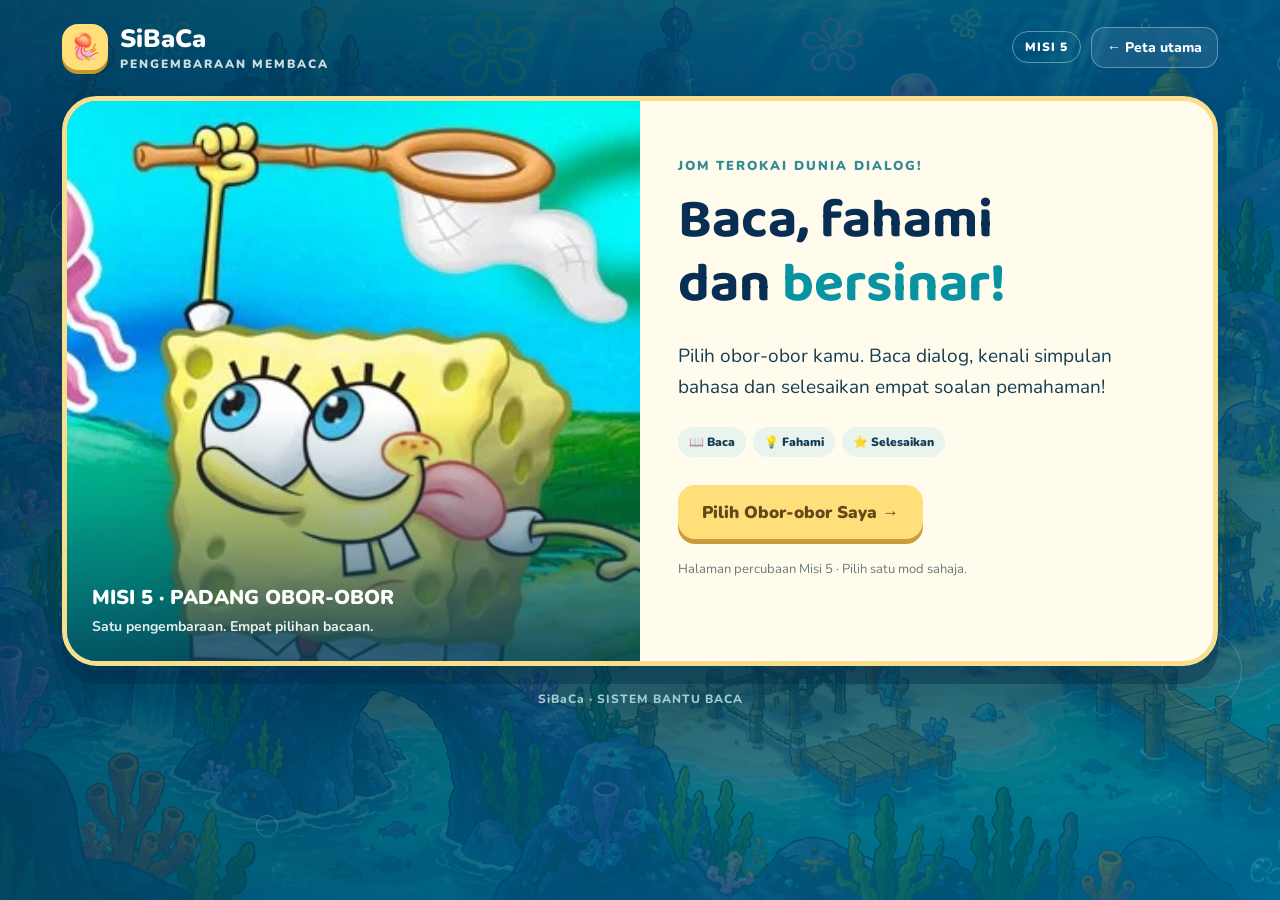
==== misi5-percubaan.html @ f2a1cc7f "Remove repeated invitation to plant flowers from red dialogue line 10" ====
<!doctype html>
<html lang="ms"><head><meta charset="utf-8"><meta name="viewport" content="width=device-width,initial-scale=1"><meta name="theme-color" content="#082e54"><title>Misi 5 — Pengembaraan Dialog SiBaCa</title>
<style>
@import url('https://fonts.googleapis.com/css2?family=Baloo+2:wght@600;700;800&family=Nunito:wght@500;600;700;800;900&display=swap');
:root{--navy:#103c57;--deep:#082e54;--aqua:#087e93;--gold:#ffdf79;--ink:#153e54;--paper:#fffbed;--mode:#f282be}*{box-sizing:border-box}body{margin:0;color:var(--ink);font-family:Nunito,Arial,sans-serif;background:#053f63;min-height:100dvh}body:before{content:'';position:fixed;inset:0;z-index:-2;background:linear-gradient(135deg,#023955e8,#006a83c7),url('peta.png') center/cover}button,a{touch-action:manipulation}button{font:inherit;cursor:pointer}button:disabled{cursor:default;opacity:.55}button:focus-visible,a:focus-visible,summary:focus-visible{outline:4px solid #ef749f;outline-offset:5px}a{color:inherit}h1,h2,h3{font-family:'Baloo 2',Nunito,sans-serif;line-height:1.16;margin:0}p{line-height:1.65}.shell{max-width:1200px;margin:auto;padding:22px}.top{display:flex;justify-content:space-between;gap:16px;align-items:center;color:white;margin-bottom:24px}.brand{display:flex;align-items:center;gap:12px;font-size:25px;font-weight:900;text-decoration:none}.brand-icon{width:46px;height:46px;display:grid;place-items:center;background:var(--gold);color:var(--deep);border-radius:16px;box-shadow:0 4px 0 #c1972e}.top small{display:block;font-size:12px;letter-spacing:2px;opacity:.8}.top-actions{display:flex;gap:10px;align-items:center}.tag{font-size:12px;border:1px solid #ffffff60;padding:7px 12px;border-radius:50px;font-weight:900;letter-spacing:1px}.top a.back-map{font-size:14px;font-weight:800;text-decoration:none;background:#ffffff15;border:1px solid #ffffff55;padding:10px 15px;border-radius:14px}.top a:hover{background:#ffffff28}.bubble{position:fixed;border:1px solid #ffffff30;border-radius:50%;pointer-events:none;z-index:-1;animation:float 8s ease-in-out infinite alternate}.bubble.a{left:4%;top:22%;width:45px;height:45px}.bubble.b{right:3%;top:70%;width:80px;height:80px;animation-delay:-4s}.bubble.c{left:20%;bottom:7%;width:22px;height:22px}@keyframes float{to{transform:translateY(-35px)}}.eyebrow{font-size:13px;font-weight:900;letter-spacing:2px;text-transform:uppercase;color:#368b97}.btn{display:inline-flex;justify-content:center;align-items:center;gap:9px;min-height:54px;border:0;padding:13px 24px;border-radius:17px;background:var(--aqua);color:white;font-weight:900;font-size:17px;box-shadow:0 5px 0 #065c6d;text-decoration:none;transition:transform .15s,filter .15s}.btn:hover:not(:disabled){filter:brightness(1.07);transform:translateY(-2px)}.btn:active:not(:disabled){transform:translateY(3px);box-shadow:0 2px 0 #065c6d}.btn.gold{background:var(--gold);color:#63481e;box-shadow:0 5px 0 #c99b3d}.btn.pink{background:#d85d9a;box-shadow:0 5px 0 #9b3d70}.btn.light{background:#eaf6f6;color:#215b6c;box-shadow:0 4px 0 #b6d5d8}.btn.small{min-height:42px;padding:9px 15px;font-size:14px;border-radius:12px}.actions{display:flex;gap:14px;align-items:center;flex-wrap:wrap}.muted{color:#5b7783;font-size:15px}.intro{display:grid;grid-template-columns:1fr 1fr;background:var(--paper);border:5px solid #f9de8e;border-radius:35px;overflow:hidden;box-shadow:0 18px 0 #002a4560,0 30px 80px #00172b50;min-height:570px}.cover-art{position:relative;background:#119eac;min-height:470px}.cover-art img{width:100%;height:100%;position:absolute;object-fit:cover;object-position:25% center}.cover-art:after{content:'';position:absolute;inset:55% 0 0;background:linear-gradient(transparent,#043d58d9)}.cover-label{position:absolute;z-index:1;bottom:25px;left:25px;right:25px;color:white;font-weight:900;font-size:20px}.cover-label span{display:block;font-size:14px;font-weight:700;opacity:.9;margin-top:6px}.intro-copy{padding:48px 38px;display:flex;flex-direction:column;justify-content:center;align-items:flex-start}.intro h1{font-size:clamp(35px,4.3vw,59px);color:var(--deep);margin:15px 0}.intro h1 em{font-style:normal;color:#0793a2}.intro-copy>p{font-size:19px;margin:8px 0 24px}.steps-mini{display:flex;gap:7px;margin-bottom:28px;font-size:12px;font-weight:900;flex-wrap:wrap}.steps-mini span{padding:7px 11px;background:#e9f4ee;border-radius:50px}.intro .note{font-size:13px;color:#687a7f;margin-top:20px}.heading{display:flex;justify-content:space-between;align-items:center;gap:20px;color:white;margin-bottom:20px}.heading h1{font-size:clamp(29px,4vw,44px);margin:6px 0}.heading p{margin:0;opacity:.9;font-size:18px}.heading .eyebrow{color:#a1e3de}.mode-grid{display:grid;grid-template-columns:repeat(4,1fr);gap:18px}.mode-card{border:3px solid #ffffff80;border-radius:29px;padding:24px 20px 25px;background:linear-gradient(150deg,#fffffff8,#edf8f6f5);color:var(--ink);text-align:left;position:relative;overflow:hidden;box-shadow:0 9px 0 #002e4a70;transition:transform .2s}.mode-card:hover{transform:translateY(-7px);border-color:var(--mode)}.mode-card .jelly-box{height:165px;display:flex;align-items:center;justify-content:center;border-radius:20px;background:radial-gradient(ellipse,var(--mode),transparent 70%);margin-bottom:20px}.jelly{width:130px;filter:drop-shadow(0 10px 6px #174c5c24);animation:float 3s ease-in-out infinite alternate}.mode-card:nth-child(2) .jelly{animation-delay:-.7s}.mode-card:nth-child(3) .jelly{animation-delay:-1.4s}.mode-card:nth-child(4) .jelly{animation-delay:-2.1s}.mode-card small{font-weight:900;color:#4f7381;display:block;font-size:13px}.mode-card h2{font-size:27px;margin:4px 0 9px}.mode-card p{font-weight:800;font-size:15px;line-height:1.5;min-height:46px;margin:0 0 14px}.mode-card .count{font-size:12px;font-weight:800;color:#4b727e}.mode-card .choose{display:block;text-align:center;padding:12px;background:var(--deep);color:white;border-radius:13px;font-weight:900;margin-top:20px}.footnote{color:#c4e9e9;font-size:14px;text-align:center;margin:27px 0}.paper{background:var(--paper);border:4px solid #f8dfa0;border-radius:29px;box-shadow:0 12px 0 #002c4555;overflow:clip}.paper-head{padding:28px 32px;background:linear-gradient(110deg,#f5f0da,#fffdf4);border-bottom:2px solid #e7e6d4}.paper-head h1{font-size:clamp(29px,4vw,43px);margin:8px 0 15px}.crumbs{display:flex;gap:8px;flex-wrap:wrap;font-size:12px;font-weight:900;margin-bottom:20px}.crumbs span{background:#ffffff18;border:1px solid #ffffff30;color:#cbe4e8;padding:7px 13px;border-radius:50px}.crumbs .active{background:var(--gold);color:#604824;border-color:var(--gold)}.cast{display:flex;flex-wrap:wrap;gap:12px}.cast-chip{display:flex;align-items:center;gap:10px;padding:8px 14px 8px 8px;background:white;border:1px solid #d5e6e3;border-radius:18px}.cast-chip strong{display:block;font-size:15px}.cast-chip small{color:#69808a;font-size:12px}.avatar{width:48px;height:48px;flex-shrink:0;border-radius:50%;background:#e0f0ef;border:2px solid white}.reading-note{padding:17px 30px;background:#eaf5ed;font-size:15px;line-height:1.6;margin:0}.toolbar{position:sticky;top:0;z-index:10;padding:17px 25px;background:#fffdf5f7;backdrop-filter:blur(14px);border-bottom:2px solid #d9e9e5;box-shadow:0 5px 15px #1c58640c}.toolbar-row{display:flex;justify-content:space-between;align-items:center;gap:15px;flex-wrap:wrap}.read-counter strong{display:block;font-size:17px}.read-counter small{display:block;color:#5c7a86;font-size:13px;margin-top:2px}.read-progress{height:6px;background:#deebe6;border-radius:9px;overflow:hidden;margin-top:14px}.read-progress i{display:block;background:#189f90;height:100%;width:0;transition:width .3s}.dialog-list{max-width:900px;padding:30px 28px 15px;margin:auto;display:grid;gap:22px}.turn{display:flex;align-items:flex-start;gap:13px;scroll-margin-top:175px}.turn .avatar{width:62px;height:62px}.speech-bubble{background:white;border:2px solid #d9e7df;border-radius:0 23px 23px 23px;padding:18px 22px;flex:1;min-width:0;position:relative}.turn.right{flex-direction:row-reverse}.turn.right .speech-bubble{border-radius:23px 0 23px 23px;background:#f0f9f5}.turn.current .speech-bubble{border-color:#0798a5;box-shadow:0 0 0 4px #0b9aa519}.turn.done .speech-bubble{border-color:#78b792}.speaker{display:flex;justify-content:space-between;gap:10px;font-weight:900;color:#168394;font-size:15px}.speaker span{font-size:12px;color:#6e898b;font-weight:800}.speech-bubble p{font-size:clamp(19px,2.1vw,24px);line-height:1.75;margin:9px 0 13px;font-weight:750}.speech-bubble mark{background:#fff0b1;padding:0 3px;border-radius:5px;color:inherit}.line-listen{font-size:13px;border:0;background:#e8f2ef;color:#376c76;border-radius:10px;padding:7px 12px;font-weight:800}.read-feedback{padding:20px 25px;margin:15px 28px 20px;background:#e9f5f5;border-radius:20px;border:1px solid #cce1df;line-height:1.6}.read-feedback[data-phase="error"],.read-feedback[data-phase="retry"]{background:#fff1dc;border-color:#e6cb97}.read-feedback[data-phase="passed"]{background:#e6f4d9;border-color:#b4d39b}.read-feedback[data-phase="listening"]{background:#fff0f6;border-color:#e6a2bf}.read-feedback strong{display:block;font-size:17px}.heard{font-size:16px;margin:8px 0 0;overflow-wrap:anywhere}.foot-actions{padding:10px 30px 30px;display:flex;justify-content:space-between;gap:16px;align-items:center;flex-wrap:wrap}.teacher-help{padding:0 30px 25px;line-height:1.7;font-size:14px;color:#627a81}.teacher-help summary{cursor:pointer;font-weight:900}.vocab-body{padding:30px;display:grid;gap:17px}.idiom-card{background:white;border:2px solid #d9e7df;border-radius:22px;padding:22px;display:grid;grid-template-columns:56px 1fr;gap:18px;align-items:start}.idiom-number{width:48px;height:48px;background:#ffe7a0;border-radius:16px;display:grid;place-items:center;font-size:23px;font-weight:900;color:#8e6520}.idiom-card h2{font-size:29px;color:#087e93;margin-bottom:5px}.idiom-card p{font-size:20px;margin:0}.idiom-card .quote{font-size:15px;padding:13px;background:#f1f7f2;border-radius:12px;color:#50767a;margin-top:12px}.quiz-body{padding:30px}.q-count{font-size:14px;color:#49747c;font-weight:900;display:flex;justify-content:space-between;gap:12px}.dots{display:flex;gap:7px}.dots i{width:12px;height:12px;border:2px solid #bfd8cf;border-radius:50%;background:white}.dots i.done{background:#189f90;border-color:#189f90}.dots i.now{background:#ffcf62;border-color:#e2b14b}.question{font-size:clamp(25px,3.5vw,36px);margin:23px 0 26px;line-height:1.4}.choices{display:grid;gap:14px}.answer{display:flex;gap:17px;align-items:center;background:white;border:2px solid #d3e5df;border-radius:19px;padding:17px 20px;text-align:left;color:var(--ink);font-size:20px;font-weight:800}.answer b{background:#e7f2ed;border-radius:12px;width:42px;height:42px;flex-shrink:0;display:grid;place-items:center;font-size:18px}.answer.correct{border-color:#6ab18b;background:#eef8e8}.answer.correct b{background:#7abe91;color:white}.answer.wrong{border-color:#e5aa8b;background:#fff0e6}.quiz-feedback{margin-top:20px;border-radius:17px;padding:18px;background:#e7f4ec;font-size:18px;line-height:1.6}.quiz-feedback.retry{background:#fff0dc}.result{text-align:center;padding:45px 30px;background:var(--paper);border:5px solid #ffe194;border-radius:35px}.result .reward{font-size:85px;filter:drop-shadow(0 5px 0 #d2a73d);margin:10px}.result h1{font-size:clamp(35px,5vw,55px);color:var(--deep)}.result p{font-size:19px;max-width:650px;margin:18px auto 25px}.result .actions{justify-content:center}.result .stats{display:flex;gap:15px;justify-content:center;flex-wrap:wrap;margin:25px 0}.stat{padding:16px 25px;background:#f0f6e7;border-radius:20px;min-width:150px}.stat strong{font-size:29px;display:block;color:#187d77}.stat small{font-size:13px;font-weight:800}.page-back{display:inline-flex;align-items:center;gap:8px;border:0;color:#d1eeed;background:#ffffff12;border-radius:13px;padding:10px 15px;font:inherit;font-size:14px;font-weight:900;margin-bottom:19px}.toolbar-state{font-size:14px;line-height:1.5;font-weight:800;margin:10px 0 0}.audio-info{min-height:0;font-size:14px;color:#63818a}.bottom-brand{text-align:center;color:#a4ced1;font-size:12px;font-weight:800;letter-spacing:1px;margin:25px 0 10px}.sr-only{position:absolute;width:1px;height:1px;overflow:hidden;clip:rect(0,0,0,0)}
@media(max-width:900px){.mode-grid{grid-template-columns:repeat(2,1fr)}.intro{grid-template-columns:1fr 1.1fr;min-height:520px}.intro-copy{padding:30px 26px}.top .tag{display:none}.cover-art{min-height:420px}.mode-card p{min-height:0}}
@media(max-width:600px){.shell{padding:14px}.top{margin-bottom:18px}.brand{font-size:20px;gap:9px}.brand-icon{width:40px;height:40px;border-radius:13px}.top a.back-map{padding:9px 11px;font-size:12px}.top small{font-size:10px}.intro{grid-template-columns:1fr;border-radius:25px}.cover-art{min-height:240px}.cover-art img{object-position:center 40%}.intro-copy{padding:27px 23px}.intro h1{font-size:37px;margin:10px 0}.intro-copy>p{font-size:17px}.steps-mini{margin-bottom:22px}.intro .btn{width:100%}.cover-label{font-size:17px;bottom:16px;left:18px}.mode-grid{gap:13px}.mode-card{padding:15px 12px 18px;border-radius:24px}.mode-card h2{font-size:22px}.mode-card .jelly-box{height:115px;margin-bottom:12px}.jelly{width:100px}.mode-card p{font-size:14px;min-height:43px}.mode-card .choose{font-size:14px;margin-top:14px;padding:11px}.mode-card .count{font-size:11px}.heading h1{font-size:31px}.heading p{font-size:16px}.paper{border-radius:23px}.paper-head{padding:22px 18px}.reading-note{padding:14px 18px;font-size:14px}.toolbar{padding:13px}.toolbar-row{gap:10px}.toolbar .actions{gap:9px;width:100%}.toolbar .btn{flex:1;font-size:13px;padding:11px 9px;min-height:46px;border-radius:12px}.read-counter strong{font-size:15px}.read-counter small{font-size:12px}.read-progress{margin-top:10px}.dialog-list{padding:26px 13px 10px;gap:23px}.turn{gap:8px;scroll-margin-top:205px}.turn .avatar{width:41px;height:41px}.speech-bubble{padding:14px 14px}.speech-bubble p{font-size:20px;line-height:1.8}.speaker{font-size:14px;flex-wrap:wrap;gap:2px}.speaker span{font-size:11px}.line-listen{font-size:12px}.read-feedback{margin:12px;padding:16px}.foot-actions{padding:12px 15px 23px;align-items:stretch;flex-direction:column}.foot-actions .btn{font-size:15px}.teacher-help{padding:0 17px 22px;font-size:13px}.cast{gap:8px}.cast-chip{padding:7px 10px 7px 6px;border-radius:15px}.cast-chip .avatar{width:36px;height:36px}.cast-chip strong{font-size:13px}.cast-chip small{font-size:11px}.vocab-body,.quiz-body{padding:20px 16px}.idiom-card{padding:17px 15px;gap:12px;grid-template-columns:36px 1fr}.idiom-number{width:36px;height:36px;font-size:19px;border-radius:12px}.idiom-card h2{font-size:26px}.idiom-card p{font-size:18px}.idiom-card .quote{font-size:14px}.question{font-size:27px}.answer{font-size:18px;padding:14px 13px;gap:12px}.result{padding:30px 20px}.result p{font-size:17px}.result .actions .btn{width:100%}.crumbs{gap:5px;font-size:10px}.crumbs span{padding:6px 9px}.audio-info{font-size:13px}.audio-info:empty{display:none}.top-actions{gap:0}}
@media(prefers-reduced-motion:reduce){*,*:before,*:after{animation:none!important;transition:none!important;scroll-behavior:auto!important}}
</style></head><body><div class="bubble a"></div><div class="bubble b"></div><div class="bubble c"></div><div class="shell"><header class="top"><a class="brand" href="misi5-percubaan.html"><span class="brand-icon">🪼</span><span>SiBaCa<small>PENGEMBARAAN MEMBACA</small></span></a><div class="top-actions"><span class="tag">MISI 5</span><a class="back-map" href="./">← Peta utama</a></div></header><main id="app"></main><footer class="bottom-brand">SiBaCa · SISTEM BANTU BACA</footer></div>
<script id="mission-data" type="application/json">[
{"id":"pink","color":"#f282be","label":"Merah jambu","level":"Pendek dan mudah","title":"Persediaan Jamuan","cast":{"Ali":"Budak lelaki","Ibu":"Ibu Ali"},"dialog":[["Ali","Ibu, kita hendak buat apa?"],["Ibu","Kita hendak menyediakan jamuan."],["Ali","Bolehkah saya membantu ibu?"],["Ibu","Boleh. Tolong susun pinggan di atas meja."],["Ali","Baik, ibu. Saya susun sekarang."],["Ibu","Terima kasih, Ali. Kamu memang ringan tulang."]],"idioms":[["ringan tulang","Rajin membantu."]],"questions":[{"q":"Siapakah yang mahu membantu ibunya?","options":["Farid","Ali","Amir"],"answer":1,"explain":"Ali menawarkan diri untuk membantu ibunya."},{"q":"Apakah yang diminta oleh ibu?","options":["Menyusun pinggan","Membeli buah-buahan","Menanam bunga"],"answer":0,"explain":"Ibu meminta Ali menyusun pinggan di atas meja."},{"q":"Apakah maksud ringan tulang?","options":["Suka bermain","Mudah berasa letih","Rajin membantu"],"answer":2,"explain":"Ringan tulang bermaksud rajin membantu."},{"q":"Jika ibu sedang menyediakan jamuan, apakah yang patut kamu lakukan?","options":["Membiarkan ibu membuat semuanya","Menawarkan bantuan kepada ibu","Menyembunyikan pinggan"],"answer":1,"explain":"Menawarkan bantuan dapat meringankan tugas ibu."}]},
{"id":"blue","color":"#67c5ff","label":"Biru","level":"Sederhana panjang","title":"Menziarahi Jiran","cast":{"Aina":"Budak perempuan","Ibu":"Ibu Aina"},"dialog":[["Aina","Ibu, mengapa kita hendak ke rumah Mak Cik Salmah?"],["Ibu","Mak Cik Salmah kurang sihat. Kita hendak menziarahinya."],["Aina","Bolehkah saya membawa buah-buahan ini sebagai buah tangan?"],["Ibu","Boleh, Aina. Mari kita masukkan ke dalam bakul."],["Aina","Ibu, siapa yang akan menyediakan makanan untuknya?"],["Ibu","Ibu sudah memasak bubur. Kita boleh membawanya sekali."],["Aina","Tentu Mak Cik Salmah gembira apabila kita datang."],["Ibu","Betul. Kita perlu ambil berat tentang jiran yang sakit."]],"idioms":[["buah tangan","Hadiah yang dibawa ketika melawat seseorang."],["ambil berat","Memberikan perhatian dan mengambil peduli."]],"questions":[{"q":"Mengapakah Aina dan ibu hendak menziarahi Mak Cik Salmah?","options":["Mak Cik Salmah kurang sihat","Mak Cik Salmah mengadakan jamuan","Mak Cik Salmah hendak bermain"],"answer":0,"explain":"Mereka mahu menziarahi Mak Cik Salmah yang kurang sihat."},{"q":"Apakah makanan yang sudah dimasak oleh ibu?","options":["Rendang","Nasi impit","Bubur"],"answer":2,"explain":"Ibu sudah memasak bubur untuk dibawa bersama-sama."},{"q":"Apakah maksud buah tangan dalam dialog ini?","options":["Buah yang belum masak","Hadiah yang dibawa ketika melawat","Buah yang ditanam sendiri"],"answer":1,"explain":"Buah tangan ialah hadiah yang dibawa ketika melawat seseorang."},{"q":"Apakah tindakan yang menunjukkan sikap ambil berat?","options":["Mengabaikan jiran yang sakit","Menunggu jiran meminta bantuan sahaja","Menziarahi jiran dan membawakan makanan"],"answer":2,"explain":"Menziarahi jiran dan membawakan makanan menunjukkan perhatian terhadap keadaannya."}]},
{"id":"purple","color":"#b79af4","label":"Ungu","level":"Panjang","title":"Rumah Terbuka Hari Raya","cast":{"Amir":"Tetamu Farid","Farid":"Rakan Amir"},"dialog":[["Amir","Selamat Hari Raya, Farid! Terima kasih kerana menjemput saya."],["Farid","Selamat Hari Raya, Amir! Saya berbesar hati menerima kunjungan kamu. Marilah masuk!"],["Amir","Ramainya tetamu! Adakah mereka semua saudara kamu?"],["Farid","Bukan semuanya. Ayah turut menjemput jiran dan rakan-rakannya. Jemputlah makan dahulu."],["Amir","Terima kasih. Eh, mengapa ibu kamu memasukkan makanan ke dalam bekas itu?"],["Farid","Ibu mahu menghantar makanan itu kepada keluarga Mak Cik Salmah. Mak cik tidak dapat datang kerana sedang menjaga anaknya yang sakit."],["Amir","Oh, begitu! Ada buah-buahan dan kuih juga, ya?"],["Farid","Ya. Ibu menyediakan makanan yang mencukupi untuk seisi keluarga Mak Cik Salmah."],["Amir","Ibu kamu memang murah hati. Walaupun mereka tidak dapat datang, ibu kamu tetap mahu berkongsi makanan dengan mereka."],["Farid","Selepas makan, mari kita hantar makanan ini bersama-sama. Tentu mereka gembira apabila kita datang."]],"idioms":[["berbesar hati","Berasa gembira atau bangga."],["murah hati","Suka memberi dan berkongsi dengan orang lain."]],"questions":[{"q":"Selain saudara, siapakah yang dijemput oleh ayah Farid?","options":["Semua murid di sekolah","Jiran dan rakan-rakannya","Penjual di pasar sahaja"],"answer":1,"explain":"Ayah Farid turut menjemput jiran dan rakan-rakannya."},{"q":"Mengapakah Mak Cik Salmah tidak dapat datang?","options":["Dia sedang menjaga anaknya yang sakit","Dia sedang membeli pasu","Dia tidak suka makanan itu"],"answer":0,"explain":"Mak Cik Salmah sedang menjaga anaknya yang sakit."},{"q":"Apakah tindakan ibu Farid yang menunjukkan sifat murah hati?","options":["Menyimpan semua makanan untuk dirinya","Menyuruh tetamu membawa makanan sendiri","Menyediakan makanan untuk keluarga yang tidak dapat hadir"],"answer":2,"explain":"Ibu Farid tetap berkongsi makanan dengan keluarga Mak Cik Salmah walaupun mereka tidak dapat hadir."},{"q":"Bagaimanakah perasaan Farid apabila Amir datang?","options":["Kecewa dan marah","Gembira menerima kunjungan Amir","Takut untuk menyambut tetamu"],"answer":1,"explain":"Farid berbesar hati, iaitu gembira menerima kunjungan Amir."}]},
{"id":"red","color":"#ff7b79","label":"Merah","level":"Lebih panjang dan mencabar","title":"Berbaik dengan Jiran","cast":{"Amir":"Anak Puan Lina","Mak Cik Salmah":"Jiran Amir","Puan Lina":"Ibu Amir"},"dialog":[["Amir","Assalamualaikum, Mak Cik Salmah."],["Mak Cik Salmah","Waalaikumussalam. Eh, Amir dan Puan Lina! Jemputlah masuk."],["Amir","Terima kasih, mak cik. Saya datang bersama-sama ibu untuk meminta maaf. Semalam, bola saya terkena pasu bunga mak cik hingga pasu itu pecah."],["Mak Cik Salmah","Oh, kamu rupanya! Mak cik terdengar bunyi sesuatu terjatuh. Tetapi, apabila mak cik keluar, tiada sesiapa di situ."],["Amir","Saya terus pulang kerana takut dimarahi. Saya minta maaf kerana tidak memberitahu mak cik."],["Mak Cik Salmah","Mak cik kecil hati kerana orang yang memecahkan pasu itu pergi begitu sahaja. Kalau kamu beritahu semalam, kita boleh berbincang dengan baik."],["Puan Lina","Sejak semalam, Amir asyik memikirkan perkara itu. Pagi ini, dia mengajak saya datang untuk meminta maaf kepada mak cik."],["Amir","Saya ada membawa pokok bunga untuk mak cik. Saya juga mahu menggunakan wang simpanan saya untuk menggantikan pasu yang pecah itu."],["Puan Lina","Amir mahu mengambil hati mak cik. Dia memilih sendiri pokok bunga ini dan mahu membantu mak cik menanamnya."],["Mak Cik Salmah","Terima kasih, Amir. Mak cik menghargai kejujuran kamu dan menerima permohonan maaf kamu dengan lapang dada."],["Amir","Terima kasih kerana memaafkan saya, mak cik. Leganya saya! Selepas ini, saya akan bermain bola di padang."],["Mak Cik Salmah","Baguslah, Amir. Kalau berlaku sesuatu, beritahulah dengan jujur. Sekarang, mari bantu mak cik menanam pokok bunga itu."]],"idioms":[["kecil hati","Berasa tersinggung atau kecewa."],["mengambil hati","Melakukan sesuatu untuk menyenangkan hati seseorang."],["lapang dada","Bersikap sabar dan terbuka menerima sesuatu."]],"questions":[{"q":"Mengapakah Amir terus pulang selepas pasu itu pecah?","options":["Dia mahu membeli bola","Dia dipanggil oleh rakannya","Dia takut dimarahi"],"answer":2,"explain":"Amir pulang kerana takut dimarahi."},{"q":"Mengapakah Mak Cik Salmah kecil hati?","options":["Orang yang memecahkan pasunya pergi tanpa memberitahunya","Amir bermain di padang","Puan Lina datang menziarahinya"],"answer":0,"explain":"Mak Cik Salmah kecewa kerana orang yang memecahkan pasunya pergi begitu sahaja."},{"q":"Bagaimanakah Amir mahu mengambil hati Mak Cik Salmah?","options":["Menyembunyikan bola itu","Membawa pokok bunga dan menawarkan bantuan menanamnya","Menyuruh rakannya meminta maaf"],"answer":1,"explain":"Amir memilih pokok bunga untuk Mak Cik Salmah dan mahu membantu menanamnya."},{"q":"Apakah pengajaran yang boleh kamu amalkan?","options":["Menyalahkan orang lain apabila melakukan kesalahan","Melarikan diri supaya tidak ditegur","Mengaku kesalahan, meminta maaf dan bertanggungjawab"],"answer":2,"explain":"Amir mengaku kesalahannya, meminta maaf dan mahu menggantikan pasu dengan wang simpanannya."}]}
]
</script><script>
// Speech recognition checks words; it is not a pronunciation or intonation score.
function createReadingCheck(onChange) {
  const Recognition = window.SpeechRecognition || window.webkitSpeechRecognition;
  const normalize = text => String(text).normalize('NFKC').toLocaleLowerCase('ms-MY')
    .replace(/[^\p{L}\p{N}\s]/gu, ' ').replace(/\s+/g, ' ').trim();
  let recognizer = null, timer = null, endingTimer = null, session = 0;
  let state = {phase:'idle', transcript:'', message:'Dengar contoh, kemudian tekan mikrofon dan baca frasa.'};
  const publish = patch => { state = {...state, ...patch}; onChange({...state}); };
  function dispose() {
    session++;
    clearTimeout(timer); clearTimeout(endingTimer);
    const old = recognizer; recognizer = null;
    if (old) { old.onstart = old.onresult = old.onerror = old.onend = null; try { old.abort(); } catch (_) {} }
  }
  function reset() {
    dispose();
    state = {phase:'idle', transcript:'', message:'Dengar contoh, kemudian tekan mikrofon dan baca frasa.'};
  }
  function start(target) {
    dispose();
    const expected = normalize(target), token = session;
    if (!Recognition) {
      publish({phase:'error',transcript:'',message:'Semakan suara tidak disokong di sini. Buka pautan game terus dalam Google Chrome dan cuba lagi.'});
      return;
    }
    if (!expected) { publish({phase:'error',transcript:'',message:'Frasa belum tersedia. Buka semula misi.'}); return; }
    let finalText = '', failed = false, ending = false;
    const active = () => token === session;
    const fail = message => {
      if (!active()) return;
      failed = true; clearTimeout(timer); clearTimeout(endingTimer);
      publish({phase:'error',message});
    };
    const finish = () => {
      if (!active() || failed) return;
      clearTimeout(timer); clearTimeout(endingTimer); recognizer = null;
      const matched = normalize(finalText) === expected;
      publish({phase:matched?'passed':'retry',transcript:finalText,
        message:matched?'Syabas! Perkataan yang dikesan sepadan dengan frasa. Kamu boleh hantar pesanan!':
          finalText?'Bacaan belum sepadan. Dengar contoh dan cuba baca sekali lagi.':'Suara belum dapat dikesan. Dekatkan mikrofon dan cuba lagi.'});
    };
    const end = () => {
      if (!active() || ending || failed) return;
      ending = true; clearTimeout(timer);
      publish({phase:'checking',message:'Sedang menyemak bacaan…'});
      try { recognizer.stop(); } catch (_) { fail('Mikrofon terhenti. Tekan mikrofon untuk mencuba semula.'); }
      endingTimer = setTimeout(() => {
        if (!active() || failed || !recognizer) return;
        dispose();
        publish({phase:'error',message:'Semakan mengambil masa terlalu lama. Semak Internet dan cuba lagi.'});
      }, 6000);
    };
    try {
      recognizer = new Recognition();
      recognizer.lang = 'ms-MY'; recognizer.continuous = false;
      recognizer.interimResults = false; recognizer.maxAlternatives = 1;
      recognizer.onstart = () => {
        if (!active()) return;
        publish({phase:'listening',message:'Saya sedang mendengar. Baca frasa pada skrin.'});
      };
      recognizer.onresult = event => {
        if (!active() || failed) return;
        const finals = [], interim = [];
        for (let i = 0; i < event.results.length; i++) {
          const result = event.results[i];
          (result.isFinal ? finals : interim).push(result[0].transcript);
        }
        // A short, single utterance uses the latest complete hypothesis.
        // Some mobile engines return 'baik', then 'baik hati' as cumulative results.
        // Joining those hypotheses would incorrectly produce 'baik baik hati'.
        if (finals.length) finalText = finals[finals.length - 1].trim();
        publish({transcript:finals.length ? finalText : (interim[interim.length - 1] || finalText)});
        // Only final results can unlock the activity. Interim guesses never pass.
        if (normalize(finalText).split(' ').length >= expected.split(' ').length && finalText) end();
      };
      recognizer.onerror = event => {
        if (!active()) return;
        const messages = {
          'not-allowed':'Mikrofon belum dibenarkan. Benarkan mikrofon pada tetapan pelayar, kemudian cuba lagi.',
          'service-not-allowed':'Perkhidmatan suara tidak dibenarkan. Cuba buka pautan terus dalam Chrome.',
          'audio-capture':'Mikrofon tidak ditemui. Semak sambungan mikrofon dan cuba lagi.',
          'network':'Sambungan semakan suara terganggu. Semak Internet dan cuba lagi.',
          'no-speech':'Suara belum dapat dikesan. Dekatkan mikrofon dan cuba lagi.',
          'language-not-supported':'Pelayar ini belum menyokong semakan Bahasa Melayu. Cuba Google Chrome.',
          'aborted':'Semakan terhenti. Tekan mikrofon untuk mencuba semula.'
        };
        fail(messages[event.error] || 'Bacaan belum dapat disemak. Cuba sekali lagi.');
      };
      recognizer.onend = finish;
      publish({phase:'starting',transcript:'',message:'Benarkan mikrofon jika diminta. Bersedia untuk membaca…'});
      recognizer.start();
      timer = setTimeout(end, 60000);
    } catch (_) { fail('Mikrofon tidak dapat dimulakan. Tutup aplikasi yang menggunakan mikrofon dan cuba lagi.'); }
    return end;
  }
  return {start,reset,dispose,get state(){return {...state};},get supported(){return !!Recognition;}};
}

(function(){
'use strict';
const MODES=JSON.parse(document.getElementById('mission-data').textContent),app=document.getElementById('app');
const embedded=new URLSearchParams(window.location.search).get('embedded')==='1'&&window.parent!==window;
const notify=type=>{if(embedded)window.parent.postMessage({app:'sibaca-misi5',type,mode:mode?.id},window.location.origin)};
let page='intro',mode=null,verified=new Set(),activeLine=0,recordLine=0,recStop=null,question=0,chosen=null,feedback='',quizSolved=false,reviewReturn=null;
let audioSession=0,speaking=false,audioText='',lastMessage='',lastHeard='',lastPhase='idle';
const esc=s=>String(s).replace(/[&<>"']/g,c=>({'&':'&amp;','<':'&lt;','>':'&gt;','"':'&quot;',"'":'&#39;'}[c]));
const norm=s=>String(s).normalize('NFKC').toLowerCase().replace(/[^\p{L}\p{N}\s]/gu,' ').replace(/\s+/g,' ').trim();
const by=id=>document.getElementById(id);
function jelly(color,size=1){return `<svg class="jelly" style="width:${110*size}px" viewBox="0 0 170 190" aria-hidden="true"><defs><linearGradient id="jg-${color.slice(1)}" x2="0" y2="1"><stop stop-color="#ffffff" stop-opacity=".8"/><stop offset="1" stop-color="${color}"/></linearGradient></defs><path d="M40 105Q25 135 43 157T40 184M65 110Q90 130 65 154T72 181M104 110Q81 138 106 161T110 187M129 103Q147 127 130 150T137 174" fill="none" stroke="${color}" stroke-width="9" stroke-linecap="round"/><path d="M18 94C18 6 151 6 151 94Q140 112 128 100Q115 115 101 102Q85 118 69 102Q52 115 40 101Q27 113 18 94Z" fill="url(#jg-${color.slice(1)})" stroke="${color}" stroke-width="5"/><ellipse cx="53" cy="43" rx="12" ry="7" fill="white" opacity=".7" transform="rotate(-28 53 43)"/><circle cx="65" cy="77" r="5" fill="#25465b"/><circle cx="105" cy="77" r="5" fill="#25465b"/><path d="M77 90Q85 98 94 90" fill="none" stroke="#25465b" stroke-width="4" stroke-linecap="round"/><ellipse cx="48" cy="88" rx="9" ry="4" fill="#f38bac" opacity=".65"/><ellipse cx="122" cy="88" rx="9" ry="4" fill="#f38bac" opacity=".65"/></svg>`}
function avatar(name){const adult=/Ibu|Puan|Mak Cik/.test(name),girl=adult||name==='Aina',color=name==='Mak Cik Salmah'?'#b181ba':name==='Puan Lina'?'#5b9cba':name==='Ibu'?'#829f76':name==='Aina'?'#d47ca1':name==='Farid'?'#d5a353':'#5fa2a8';return `<svg class="avatar" viewBox="0 0 80 80" role="img" aria-label="${esc(name)}"><circle cx="40" cy="40" r="40" fill="#e9f4ee"/><path d="M9 81Q12 54 40 54Q68 54 71 81" fill="${color}"/>${girl?`<path d="M16 58Q10 17 39 13Q70 15 65 58L40 73Z" fill="${color}"/>`:`<path d="M20 40Q11 13 37 10Q67 6 61 39Z" fill="#57433a"/>`}<ellipse cx="40" cy="38" rx="20" ry="23" fill="#efbf94"/>${!girl?'<path d="M18 31Q22 7 44 13Q63 9 62 31L48 24L39 30L32 22Z" fill="#57433a"/>':''}<path d="M27 36h5M48 36h5" stroke="#5d463a" stroke-width="3" stroke-linecap="round"/><circle cx="30" cy="39" r="2.2" fill="#433c36"/><circle cx="50" cy="39" r="2.2" fill="#433c36"/><path d="M34 49Q40 55 47 49" stroke="#b87268" stroke-width="2.5" fill="none" stroke-linecap="round"/>${adult?'<path d="M17 57Q40 75 64 57L58 69Q40 80 22 68Z" fill="'+color+'"/>':''}</svg>`}
function highlighted(text){let html=esc(text);for(const [term] of mode.idioms){const re=new RegExp(term.replace(/[.*+?^${}()|[\]\\]/g,'\\$&'),'gi');html=html.replace(re,m=>`<mark>${m}</mark>`)}return html}
const reading=createReadingCheck(state=>{
 if(page!=='read'||!mode)return;
 lastPhase=state.phase;lastHeard=state.transcript;lastMessage=state.message;
 if(state.phase==='passed'){
  verified.add(recordLine);
  activeLine=mode.dialog.findIndex((_,i)=>!verified.has(i));
  lastMessage=activeLine<0?'Syabas! Semua baris dialog telah disemak. Mari kenali simpulan bahasa.':`Baris ${recordLine+1} sepadan. Seterusnya, baca baris ${activeLine+1} (${mode.dialog[activeLine][0]}).`;
  reading.reset();recStop=null;
 }
 updateReadingUI();
});
let recordedExample=null;
const pinkMotherAudio={"1": "[data-uri]", "3": "[data-uri]", "5": "[data-uri]"};
function stopAudio(){audioSession++;if(recordedExample){recordedExample.onended=null;recordedExample.onerror=null;recordedExample.pause();recordedExample=null}speaking=false;window.speechSynthesis?.cancel();audioText='';updateReadingUI()}
function stopAll(){stopAudio();reading.reset();recStop=null}
function go(next){stopAll();page=next;render();window.scrollTo({top:0,left:0,behavior:'instant'})}
const pinkAliAudio={"0": "[data-uri]", "2": "[data-uri]", "4": "[data-uri]"};
const blueAinaAudio={"0":"[data-uri]","2":"[data-uri]","4":"[data-uri]","6":"[data-uri]"};
const blueMotherAudio={"1": "[data-uri]", "3": "[data-uri]", "5": "[data-uri]", "7": "[data-uri]"};
const purpleAmirAudio={"0": "[data-uri]", "2": "[data-uri]", "4": "[data-uri]", "6": "[data-uri]", "8": "[data-uri]"};
const purpleFaridAudio={"1": "[data-uri]", "3": "[data-uri]", "5": "[data-uri]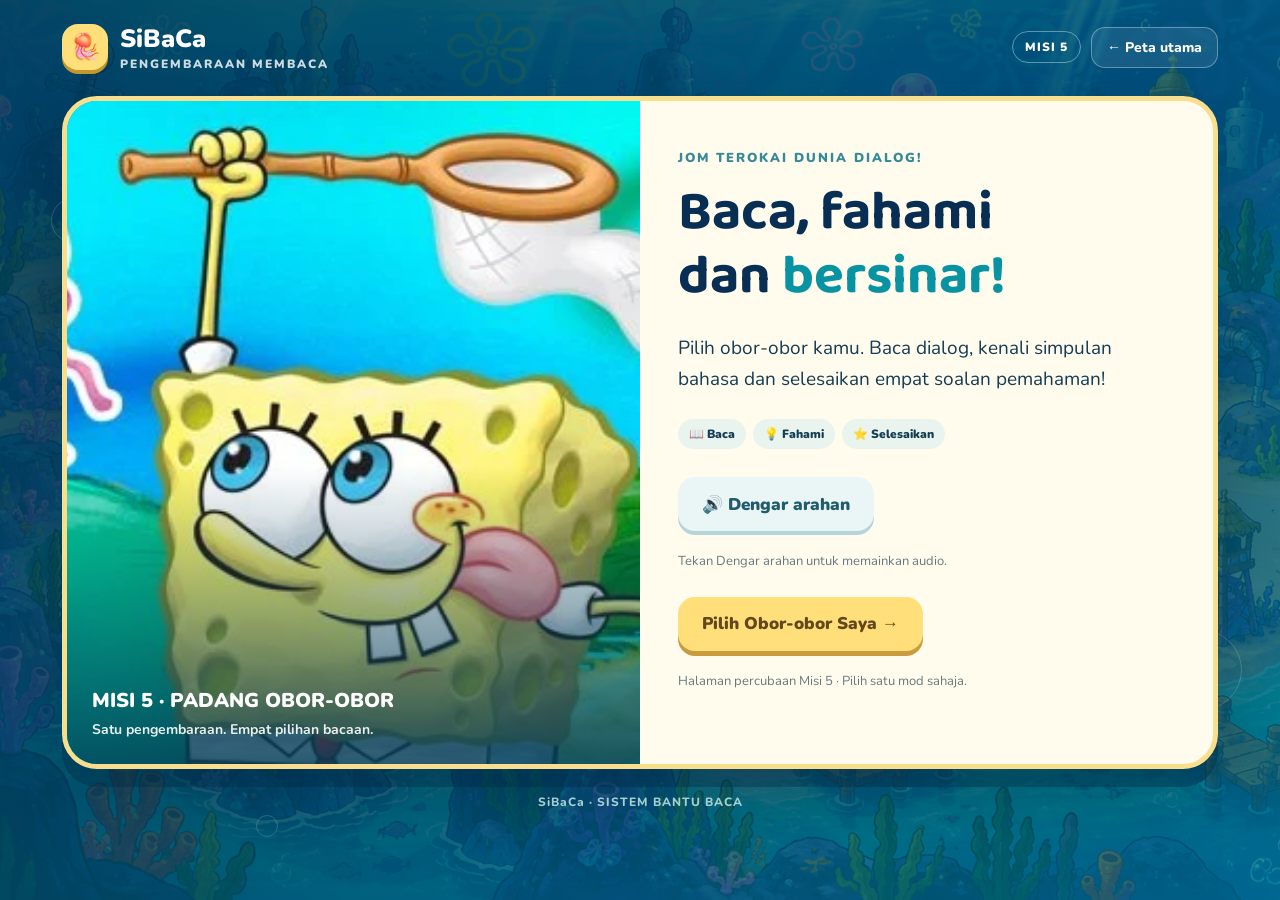
